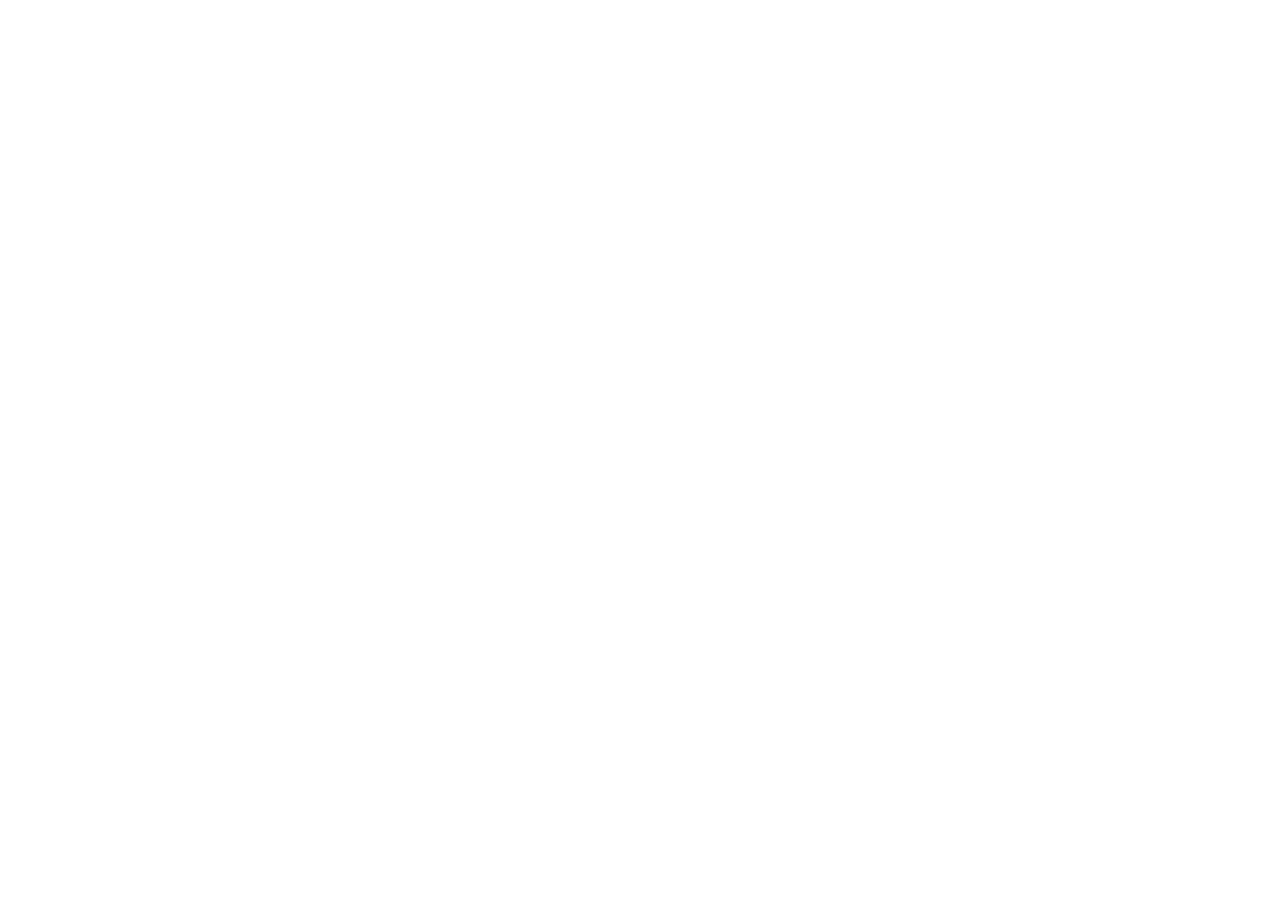
==== index.html @ c4014841 "first-commit" ====
<!DOCTYPE html>
<html lang="ru">
<head>
	<meta charset="UTF-8">
	<meta name="viewport" content="width=device-width, initial-scale=1.0">
	<title>Pikadu-Главная страница</title>
	<link rel="stylesheet" href="/css/normalize.css">
	<link rel="stylesheet" href="/css/style.css">
</head>
<body>

</body>
</html>
---- css/style.css ----
* {
	box-sizing: border-box;
}
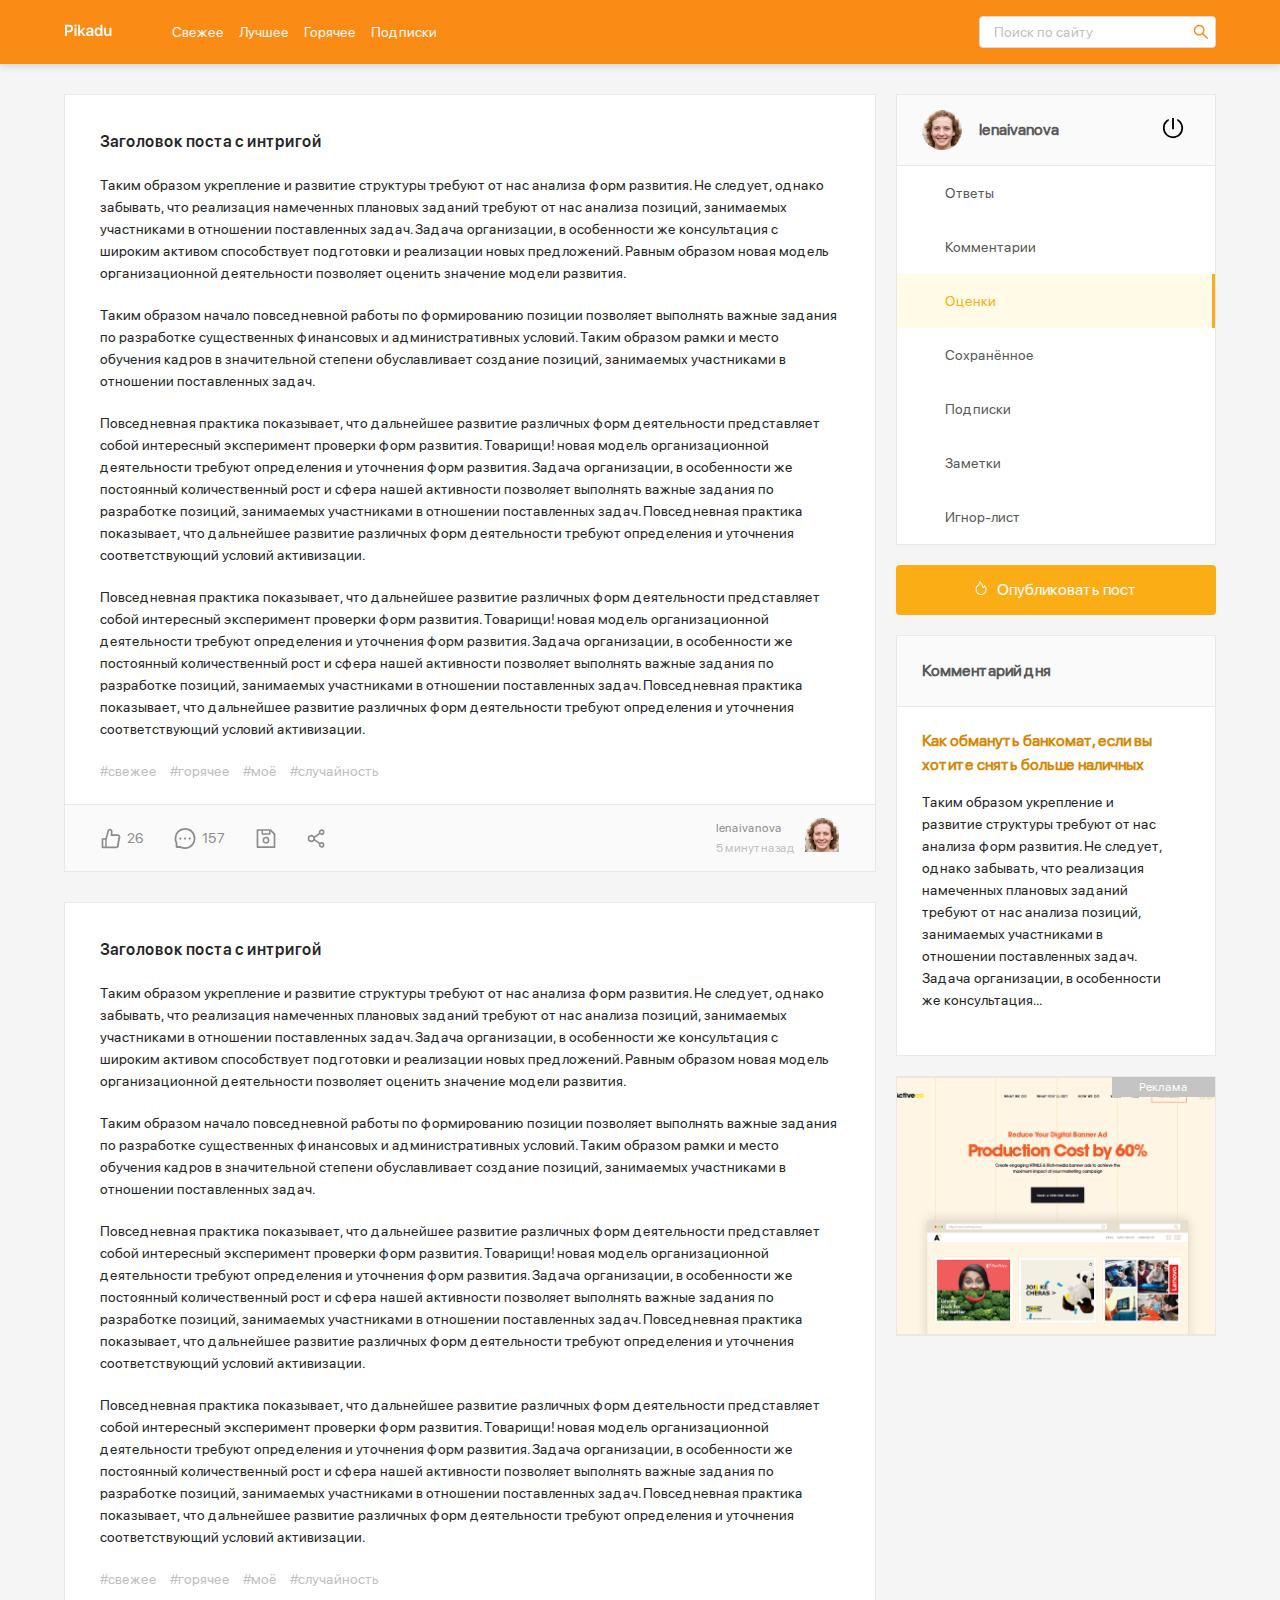
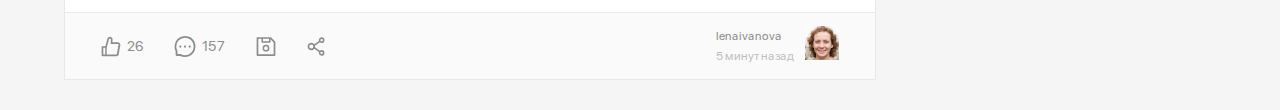
==== commit 1fd8f8b7: "Главная страница" ====
--- a/index.html
+++ b/index.html
@@ -1,5 +1,6 @@
 <!DOCTYPE html>
 <html lang="ru">
+
 <head>
 	<meta charset="UTF-8">
 	<meta name="viewport" content="width=device-width, initial-scale=1.0">
@@ -7,7 +8,274 @@
 	<link rel="stylesheet" href="/css/normalize.css">
 	<link rel="stylesheet" href="/css/style.css">
 </head>
+
 <body>
-
+	<!-- header -->
+	<header class="header">
+		<div class="header-wrap">
+			<a href="/" class="logo-link">
+				<img src="img/Pikadu.svg"" alt=" Логотип" class="logo">
+			</a> <!-- /.logo-link -->
+			<nav class="header-menu">
+				<ul class="header-menu-items">
+					<li class="header-menu-item">
+						<a href="#" class="header-menu-link">Свежее</a>
+					</li>
+					<li class="header-menu-item">
+						<a href="#" class="header-menu-link">Лучшее</a>
+					</li>
+					<li class="header-menu-item">
+						<a href="#" class="header-menu-link">Горячее</a>
+					</li>
+					<li class="header-menu-item">
+						<a href="#" class="header-menu-link">Подписки</a>
+					</li>
+				</ul>
+				<!-- /.header-menu-items -->
+			</nav>
+			<!-- /.header-menu -->
+			<div class="header-search">
+				<input type="text" class="input input-search" placeholder="Поиск по сайту">
+				<button class="button button-search">
+					<img src="/img/icon-search.svg" alt="Поиск" class="icon-search">
+				</button>
+			</div>
+			<!-- /.header-search -->
+			<a href="#" class="menu-toggle" id="menu-toggle">
+				<span></span>
+				<span></span>
+				<span></span>
+			</a>
+		</div>
+		<!-- /.header-wrap -->
+	</header>
+	<!-- /.header -->
+
+	<!-- content -->
+	<main>
+		<div class="content">
+			<div class="post-wrap">
+				<section class="posts">
+					<article class="post">
+						<h2 class="post-title">Заголовок поста с интригой</h2>
+						<p class="post-text">Таким образом укрепление и развитие структуры требуют от нас анализа форм
+							развития. Не следует, однако забывать, что реализация намеченных плановых заданий требуют от
+							нас
+							анализа позиций, занимаемых участниками в отношении поставленных задач. Задача организации,
+							в
+							особенности же консультация с широким активом способствует подготовки и реализации новых
+							предложений. Равным образом новая модель организационной деятельности позволяет оценить
+							значение
+							модели развития.</p>
+
+						<p class="post-text">Таким образом начало повседневной работы по формированию позиции позволяет
+							выполнять важные задания по разработке существенных финансовых и административных условий.
+							Таким
+							образом рамки и место обучения кадров в значительной степени обуславливает создание позиций,
+							занимаемых участниками в отношении поставленных задач.</p>
+
+						<p class="post-text">Повседневная практика показывает, что дальнейшее развитие различных форм
+							деятельности представляет собой интересный эксперимент проверки форм развития. Товарищи!
+							новая
+							модель организационной деятельности требуют определения и уточнения форм развития. Задача
+							организации, в особенности же постоянный количественный рост и сфера нашей активности
+							позволяет
+							выполнять важные задания по разработке позиций, занимаемых участниками в отношении
+							поставленных
+							задач. Повседневная практика показывает, что дальнейшее развитие различных форм деятельности
+							требуют определения и уточнения соответствующий условий активизации.</p>
+						<p class="post-text">Повседневная практика показывает, что дальнейшее развитие различных форм
+							деятельности представляет собой интересный эксперимент проверки форм развития. Товарищи!
+							новая
+							модель организационной деятельности требуют определения и уточнения форм развития. Задача
+							организации, в особенности же постоянный количественный рост и сфера нашей активности
+							позволяет
+							выполнять важные задания по разработке позиций, занимаемых участниками в отношении
+							поставленных
+							задач. Повседневная практика показывает, что дальнейшее развитие различных форм деятельности
+							требуют определения и уточнения соответствующий условий активизации.</p>
+						<div class="post-tags">
+							<a href="" class="post-tag">#свежее</a>
+							<a href="" class="post-tag">#горячее</a>
+							<a href="" class="post-tag">#моё</a>
+							<a href="" class="post-tag">#случайность</a>
+						</div>
+					</article>
+					<footer class="post-footer">
+						<div class="buttons-post-footer">
+							<button class="button-post-footer">
+								<svg class="icon icon-like">
+									<use xlink:href="/img/icons.svg#like"></use>
+								</svg>
+								<span class="post-footer-counter">26</span>
+							</button>
+							<button class="button-post-footer">
+								<svg class="icon icon-comment">
+									<use xlink:href="/img/icons.svg#comment"></use>
+								</svg>
+								<span class="post-footer-counter">157</span>
+							</button>
+							<button class="button-post-footer">
+								<svg class="icon icon-save">
+									<use xlink:href="/img/icons.svg#save"></use>
+								</svg>
+							</button>
+							<button class="button-post-footer">
+								<svg class="icon icon-share">
+									<use xlink:href="/img/icons.svg#share"></use>
+								</svg>
+							</button>
+						</div>
+						<!-- /.buttons-post-footer -->
+						<div class="author">
+							<div class="author-info">
+								<a href="#" class="author-link">lenaivanova</a>
+								<span class="post-time">5 минут назад</span>
+							</div>
+							<img src="/img/avatar.jpg" alt="Фото автора статьи" class="author-foto">
+						</div>
+					</footer>
+					<!-- /.post-footer -->
+				</section>
+				<!-- /.posts -->
+				<section class="posts">
+					<article class="post">
+						<h2 class="post-title">Заголовок поста с интригой</h2>
+						<p class="post-text">Таким образом укрепление и развитие структуры требуют от нас анализа форм
+							развития. Не следует, однако забывать, что реализация намеченных плановых заданий требуют от
+							нас
+							анализа позиций, занимаемых участниками в отношении поставленных задач. Задача организации,
+							в
+							особенности же консультация с широким активом способствует подготовки и реализации новых
+							предложений. Равным образом новая модель организационной деятельности позволяет оценить
+							значение
+							модели развития.</p>
+
+						<p class="post-text">Таким образом начало повседневной работы по формированию позиции позволяет
+							выполнять важные задания по разработке существенных финансовых и административных условий.
+							Таким
+							образом рамки и место обучения кадров в значительной степени обуславливает создание позиций,
+							занимаемых участниками в отношении поставленных задач.</p>
+
+						<p class="post-text">Повседневная практика показывает, что дальнейшее развитие различных форм
+							деятельности представляет собой интересный эксперимент проверки форм развития. Товарищи!
+							новая
+							модель организационной деятельности требуют определения и уточнения форм развития. Задача
+							организации, в особенности же постоянный количественный рост и сфера нашей активности
+							позволяет
+							выполнять важные задания по разработке позиций, занимаемых участниками в отношении
+							поставленных
+							задач. Повседневная практика показывает, что дальнейшее развитие различных форм деятельности
+							требуют определения и уточнения соответствующий условий активизации.</p>
+						<p class="post-text">Повседневная практика показывает, что дальнейшее развитие различных форм
+							деятельности представляет собой интересный эксперимент проверки форм развития. Товарищи!
+							новая
+							модель организационной деятельности требуют определения и уточнения форм развития. Задача
+							организации, в особенности же постоянный количественный рост и сфера нашей активности
+							позволяет
+							выполнять важные задания по разработке позиций, занимаемых участниками в отношении
+							поставленных
+							задач. Повседневная практика показывает, что дальнейшее развитие различных форм деятельности
+							требуют определения и уточнения соответствующий условий активизации.</p>
+						<div class="post-tags">
+							<a href="" class="post-tag">#свежее</a>
+							<a href="" class="post-tag">#горячее</a>
+							<a href="" class="post-tag">#моё</a>
+							<a href="" class="post-tag">#случайность</a>
+						</div>
+					</article>
+					<footer class="post-footer">
+						<div class="buttons-post-footer">
+							<button class="button-post-footer">
+								<svg class="icon icon-like">
+									<use xlink:href="/img/icons.svg#like"></use>
+								</svg>
+								<span class="post-footer-counter">26</span>
+							</button>
+							<button class="button-post-footer">
+								<svg class="icon icon-comment">
+									<use xlink:href="/img/icons.svg#comment"></use>
+								</svg>
+								<span class="post-footer-counter">157</span>
+							</button>
+							<button class="button-post-footer">
+								<svg class="icon icon-save">
+									<use xlink:href="/img/icons.svg#save"></use>
+								</svg>
+							</button>
+							<button class="button-post-footer">
+								<svg class="icon icon-share">
+									<use xlink:href="/img/icons.svg#share"></use>
+								</svg>
+							</button>
+						</div>
+						<!-- /.buttons-post-footer -->
+						<div class="author">
+							<div class="author-info">
+								<a href="#" class="author-link">lenaivanova</a>
+								<span class="post-time">5 минут назад</span>
+							</div>
+							<img src="/img/avatar.jpg" alt="Фото автора статьи" class="author-foto">
+						</div>
+					</footer>
+					<!-- /.post-footer -->
+				</section>
+				<!-- /.posts -->
+			</div>
+			<!-- /.post-wrap -->
+
+			<!-- sidebar -->
+
+			<aside class="sidebar">
+				<div class="sidebar-menu">
+					<div class="sidebar-menu-header">
+						<div class="sidebar-menu-user">
+							<img src="/img/avatar.jpg" alt="Фото пользователя" class="sidebar-user-foto">
+							<a href="#" class="sidebar-user-link">lenaivanova</a>
+						</div>
+						<button class="button-poweroff">
+							<svg class="icon icon-off">
+								<use xlink:href="/img/icons.svg#off"></use>
+							</svg>
+						</button>
+					</div>
+					<div class="sidebar-menu-nav">
+						<ul class="sidebar-menu-items">
+							<li class="sidebar-menu-item"><a href="#" class="sidebar-menu-link">Ответы</a></li>
+							<li class="sidebar-menu-item"><a href="#" class="sidebar-menu-link">Комментарии</a></li>
+							<li class="sidebar-menu-item"><a href="#" class="sidebar-menu-link active">Оценки</a></li>
+							<li class="sidebar-menu-item"><a href="#" class="sidebar-menu-link">Сохранённое</a></li>
+							<li class="sidebar-menu-item"><a href="#" class="sidebar-menu-link">Подписки</a></li>
+							<li class="sidebar-menu-item"><a href="#" class="sidebar-menu-link">Заметки</a></li>
+							<li class="sidebar-menu-item"><a href="#" class="sidebar-menu-link">Игнор-лист</a></li>
+						</ul>
+					</div>
+				</div>
+				<!-- /.sidebar-menu -->
+				<button class="button button-publish-post">
+					<svg class="icon icon-fire">
+						<use xlink:href="/img/icons.svg#fire"></use>
+					</svg>
+					Опубликовать пост
+				</button>
+				<div class="sidebar-comments">
+					<div class="sidebar-comments-header">
+						<h2 class="sidebar-title">Комментарий дня</h2>
+					</div>
+					<div class="sidebar-comment-block">
+						<h3 class="sidebar-comment-title">Как обмануть банкомат, если вы хотите снять больше наличных</h3>
+						<p class="sidebar-comment-text">Таким образом укрепление и развитие структуры требуют от нас анализа форм развития. Не следует, однако забывать, что реализация намеченных плановых заданий требуют от нас анализа позиций, занимаемых участниками в отношении поставленных задач. Задача организации, в особенности же консультация...</p>
+					</div>
+				</div>
+				<!-- /.sidebar-comments -->
+				<a href="#" class="sidebar-ads"></a>
+				<!-- /.sidebar-ads -->
+			</aside>
+			<!-- /.sidebar -->
+		</div>
+		<!-- /.content -->
+	</main>
+	<script src="/js/main.js"></script>
 </body>
+
 </html>
--- a/css/style.css
+++ b/css/style.css
@@ -1,4 +1,534 @@
+@font-face {
+	font-family: "SFProDisplay-Regular";
+	src: local("SFProDisplay-Regular"),
+		url("/fonts/SFProDisplay-Regular.woff") format("woff"),
+		url("/fonts/SFProDisplay-Regular.woff2") format("woff2");
+	font-weight: normal;
+}
+
+@font-face {
+	font-family: "SFProDisplay-Semibold";
+	src: local("SFProDisplay-Semibold"),
+		url("/fonts/SFProDisplay-Semibold.woff") format("woff"),
+		url("/fonts/SFProDisplay-Semibold.woff2") format("woff2");
+	font-weight: 600;
+}
+
 * {
 	box-sizing: border-box;
 }
 
+body {
+	font-family: 'SFProDisplay-Regular', sans-serif;
+	margin: 0;
+	padding: 0;
+	background-color: #F5F5F5;
+}
+
+/* header */
+
+.header {
+	background-color: #FA8C16;
+	margin-bottom: 30px;
+	padding-top: 16px;
+	padding-bottom: 16px;
+	box-shadow: 0px 2px 8px rgba(0, 0, 0, 0.15);
+}
+
+.header-wrap {
+	width: 1440px;
+	max-width: 90%;
+	margin: auto;
+	display: flex;
+	justify-content: space-between;
+	align-items: center;
+}
+
+.header-menu {
+	margin-left: 60px;
+	margin-right: auto;
+}
+
+.header-menu-items {
+	display: flex;
+	margin: 0;
+	padding: 0;
+}
+
+.header-menu-item {
+	list-style: none;
+	margin-right: 15px;
+}
+
+.header-menu-link {
+	text-decoration: none;
+	font-size: 14px;
+	line-height: 22px;
+	color: #FAFAFA;
+}
+
+.header-search {
+	width: 237px;
+	height: 32px;
+	background-color: #FFFFFF;
+	display: flex;
+	justify-content: space-between;
+	align-items: center;
+	border: 1px solid #D9D9D9;
+	border-radius: 4px;
+	position: relative;
+	overflow: hidden;
+}
+
+.input-search {
+	border: none;
+	font-size: 14px;
+	line-height: 22px;
+	color: #BFBFBF;
+	margin-left: 12px;
+	width: 80%;
+	height: 100%;
+	outline: none;
+}
+
+.button-search {
+	border: none;
+	outline: none;
+	position: absolute;
+	top: 0;
+	right: 0;
+	height: 100%;
+	display: flex;
+	align-items: center;
+	cursor: pointer;
+	background-color: #fff;
+}
+
+.icon-search {
+	width: 16px;
+	height: 16px;
+}
+
+
+
+
+.input-search::-webkit-input-placeholder {
+	color: #BFBFBF;
+}
+
+.input-search::-moz-placeholder {
+	color: #BFBFBF;
+}
+
+/* Firefox 19+ */
+.input-search:-moz-placeholder {
+	color: #BFBFBF;
+}
+
+/* Firefox 18- */
+.input-search:-ms-input-placeholder {
+	color: #BFBFBF;
+}
+
+.input-search::-webkit-input-placeholder {
+	opacity: 1;
+	transition: opacity 0.3s ease;
+}
+
+.input-search::-moz-placeholder {
+	opacity: 1;
+	transition: opacity 0.3s ease;
+}
+
+.input-search:-moz-placeholder {
+	opacity: 1;
+	transition: opacity 0.3s ease;
+}
+
+.input-search:-ms-input-placeholder {
+	opacity: 1;
+	transition: opacity 0.3s ease;
+}
+
+.input-search:focus::-webkit-input-placeholder {
+	opacity: 0;
+	transition: opacity 0.3s ease;
+}
+
+.input-search:focus::-moz-placeholder {
+	opacity: 0;
+	transition: opacity 0.3s ease;
+}
+
+.input-search:focus:-moz-placeholder {
+	opacity: 0;
+	transition: opacity 0.3s ease;
+}
+
+.input-search:focus:-ms-input-placeholder {
+	opacity: 0;
+	transition: opacity 0.3s ease;
+}
+
+/* posts */
+
+.content {
+	width: 1440px;
+	max-width: 90%;
+	margin: auto;
+	display: flex;
+	justify-content: space-between;
+	/* margin-bottom: 100px; */
+}
+
+.post-wrap {
+	width: 72%;
+	;
+}
+
+.post {
+	padding-top: 35px;
+	padding-right: 36px;
+	padding-bottom: 22px;
+	padding-left: 35px;
+}
+
+.posts {
+
+	background: #fff;
+	border: 1px solid #E8E8E8;
+	margin-bottom: 30px
+}
+
+.post-title {
+	margin: 0;
+	font-family: "SFProDisplay-Semibold";
+	font-size: 16px;
+	line-height: 24px;
+	color: #262626;
+	margin-bottom: 20px;
+}
+
+.post-text {
+	font-size: 14px;
+	line-height: 22px;
+	color: #262626;
+	margin: 0;
+	margin-bottom: 20px;
+}
+
+.post-tag {
+	text-decoration: none;
+	margin-right: 10px;
+	font-size: 14px;
+	line-height: 22px;
+	color: #BFBFBF;
+}
+
+.post-footer {
+	display: flex;
+	justify-content: space-between;
+	align-items: center;
+	background-color: #FAFAFA;
+	padding: 13px 36px;
+	border-top: 1px solid #E8E8E8;
+}
+
+.buttons-post-footer {
+	display: flex;
+	align-items: center;
+}
+
+.button-post-footer {
+	display: flex;
+	align-items: center;
+	padding: 0;
+	margin-right: 30px;
+	border: none;
+	background-color: transparent;
+}
+
+
+.icon-like {
+	width: 20px;
+	height: 21px;
+	margin-right: 6px;
+}
+
+.icon-comment {
+	width: 22px;
+	height: 21px;
+	margin-right: 6px;
+}
+
+.icon-save {
+	width: 20px;
+	height: 19px;
+}
+
+.icon-share {
+	width: 20px;
+	height: 19px;
+}
+
+.icon-like,
+.icon-comment,
+.icon-save,
+.icon-share {
+	fill: #8C8C8C;
+	cursor: pointer;
+}
+
+.post-footer-counter {
+	font-size: 14px;
+	line-height: 22px;
+	color: #8C8C8C;
+}
+
+
+.author-foto {
+	width: 34px;
+	height: 34px;
+	margin-left: 10px;
+}
+
+.author {
+	display: flex;
+}
+
+.post-time {
+	font-size: 12px;
+	line-height: 20px;
+	color: #BFBFBF;
+}
+
+.author-link {
+	display: block;
+	text-decoration: none;
+	font-size: 12px;
+	line-height: 20px;
+	color: #8C8C8C;
+}
+
+/* sidebar */
+
+.sidebar {
+	width: 26%;
+	min-width: 320px;
+	margin-left: 20px;
+}
+
+.sidebar-menu-header {
+	display: flex;
+	justify-content: space-between;
+	padding: 15px 25px;
+	background-color: #FAFAFA;
+	border-bottom: 1px solid #E8E8E8;
+}
+
+.sidebar-menu,
+.sidebar-comments {
+	border: 1px solid #E8E8E8;
+	margin-bottom: 20px;
+}
+
+.sidebar-menu-user {
+	display: flex;
+	align-items: center;
+}
+
+.sidebar-user-foto {
+	width: 40px;
+	height: 40px;
+	margin-right: 17px;
+	border-radius: 50%;
+}
+
+.sidebar-user-link {
+	text-decoration: none;
+	font-weight: 600;
+	font-size: 16px;
+	line-height: 24px;
+	color: #595959;
+}
+
+.button-poweroff {
+	background-color: transparent;
+	border: none;
+	cursor: pointer;
+	outline: none;
+}
+
+.icon-off {
+	width: 22px;
+	height: 22px;
+	fill: #000;
+}
+
+.sidebar-menu-nav {
+	background-color: #fff;
+}
+
+.sidebar-menu-items {
+	list-style: none;
+	margin: 0;
+	padding: 0;
+}
+
+
+.sidebar-menu-link {
+	padding-top: 16px;
+	padding-right: 16px;
+	padding-bottom: 16px;
+	padding-left: 48px;
+	text-decoration: none;
+	font-size: 14px;
+	line-height: 22px;
+	color: #595959;
+	display: inline-block;
+	width: 100%;
+	height: 100%;
+}
+
+.sidebar-menu-link:hover {
+	background-color: #FFFBE6;
+	color: #FAAD14;
+	border-right: 3px solid #FAAD14;
+}
+
+.sidebar-menu-link.active {
+	background-color: #FFFBE6;
+	color: #FAAD14;
+	border-right: 3px solid #FAAD14;
+}
+
+.button-publish-post {
+	width: 100%;
+	padding: 13px 26px;
+	margin-bottom: 20px;
+	font-size: 16px;
+	line-height: 24px;
+	color: #FFFFFF;
+	background-color: #FAAD14;
+	border-radius: 4px;
+	border: none;
+	outline: none;
+	cursor: pointer;
+}
+
+.icon-fire {
+	width: 12px;
+	height: 14px;
+	fill: #fff;
+	margin-right: 7px;
+}
+
+.sidebar-comments-header {
+	background-color: #FAFAFA;
+	border-bottom: 1px solid #E8E8E8;
+}
+
+.sidebar-title {
+	margin: 0;
+	padding-top: 23px;
+	padding-right: auto;
+	padding-bottom: 23px;
+	padding-left: 25px;
+	font-weight: 600;
+	font-size: 16px;
+	line-height: 24px;
+	color: #595959;
+}
+
+.sidebar-comment-block {
+	background-color: #fff;
+	padding-top: 22px;
+	padding-right: 40px;
+	padding-bottom: 30px;
+	padding-left: 25px;
+}
+
+.sidebar-comment-title {
+	margin: 0;
+	font-weight: 600;
+	font-size: 16px;
+	line-height: 24px;
+	color: #D48806;
+}
+
+.sidebar-comment-text {
+	font-size: 14px;
+	line-height: 22px;
+	color: #262626;
+}
+
+.sidebar-ads {
+	width: 100%;
+	height: 260px;
+	border: 1px solid #E8E8E8;
+	background: url("/img/ads.png") no-repeat center center / cover;
+	position: relative;
+	cursor: pointer;
+	display: block;
+}
+
+.sidebar-ads::after {
+	content: 'Реклама';
+	position: absolute;
+	top: 0;
+	right: 0;
+	background-color: #C4C4C4;
+	font-size: 12px;
+	line-height: 20px;
+	color: #fff;
+	padding-right: 27px;
+	padding-left: 27px;
+}
+
+/* Адаптация */
+
+@media (max-width: 1100px) {
+	.content {
+		margin-top: 94px;
+	}
+	.header {
+		position: fixed;
+		top: 0;
+		right: 0;
+		left: 0;
+		z-index: 100;
+	}
+	.post-wrap {
+		width: 100%;
+	}
+	.menu-toggle {
+		width: 30px;
+		height: 26px;
+		display: flex;
+		flex-direction: column;
+		justify-content: space-between;
+		margin-left: 10px;
+	}
+	.menu-toggle span {
+		width: 100%;
+		height: 3px;
+		background-color: #fff;
+	}
+	.sidebar {
+		position: fixed;
+		width: 310px;
+		height: 93%;
+		top: 64px;
+		right: 0px;
+		padding: 10px;
+		background-color: #fff;
+		box-shadow: 0 0 10px rgba(0,0,0,0.5);
+		overflow-y: auto;
+		z-index: 101;
+		transform: translateX(100%);
+		transition: transform 0.5s;
+	}
+	.sidebar.visible {
+		transform: translateX(0%);
+	}
+}
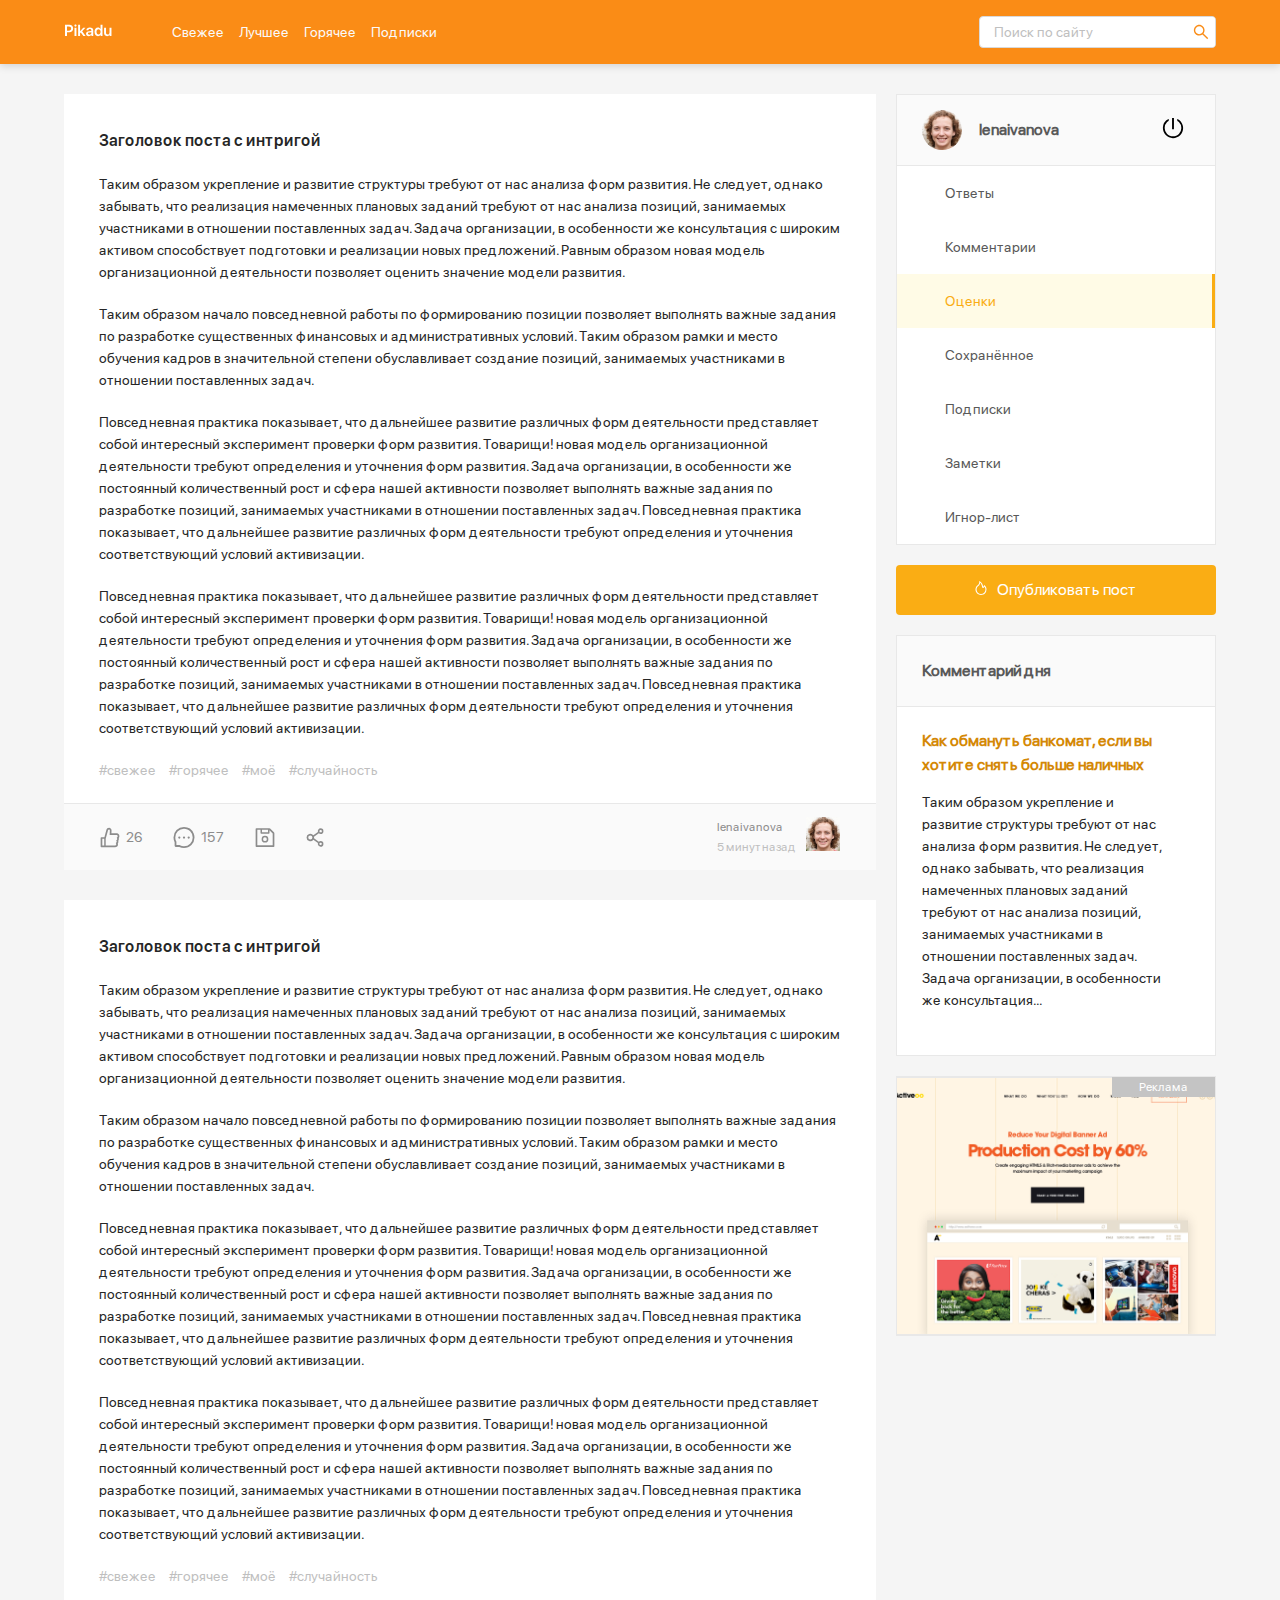
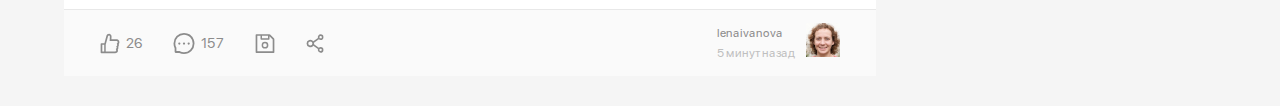
==== commit 6f4fbf8d: "END" ====
--- a/index.html
+++ b/index.html
@@ -252,12 +252,12 @@
 					</div>
 				</div>
 				<!-- /.sidebar-menu -->
-				<button class="button button-publish-post">
+				<a href="newpost.html" class="button button-publish-post">
 					<svg class="icon icon-fire">
 						<use xlink:href="/img/icons.svg#fire"></use>
 					</svg>
 					Опубликовать пост
-				</button>
+				</a>
 				<div class="sidebar-comments">
 					<div class="sidebar-comments-header">
 						<h2 class="sidebar-title">Комментарий дня</h2>
--- a/css/style.css
+++ b/css/style.css
@@ -414,6 +414,9 @@
 	border: none;
 	outline: none;
 	cursor: pointer;
+	display: inline-block;;
+	text-decoration: none;
+	text-align: center;
 }
 
 .icon-fire {
@@ -485,12 +488,108 @@
 	padding-left: 27px;
 }
 
+/* newpost */
+
+.posts {
+	border: none;
+}
+
+.newpost {
+	display: flex;
+	flex-direction: column;
+	background-color: #F5F5F5;
+}
+
+.newpost-title {
+	padding-top: 23px;
+	padding-right: auto;
+	padding-bottom: 23px;
+	padding-left: 30px;
+	font-weight: 600;
+	font-size: 16px;
+	line-height: 24px;
+	color: #000000;
+	border: none;
+	outline: none;
+	margin-bottom: 16px;
+	background-color: #fff;
+	border: 1px solid #E8E8E8;
+}
+
+.newpost-text {
+	font-size: 14px;
+	line-height: 22px;
+	color: #595959;
+	padding-top: 23px;
+	padding-right: auto;
+	padding-bottom: 317px;
+	padding-left: 30px;
+	background-color: #fff;
+	border: 1px solid #E8E8E8;
+	outline: none;
+	margin-bottom: 30px;
+}
+
+.buttons-newpost {
+	display: flex;
+	align-items: center;
+}
+
+.button-newpost {
+	width: 300px;
+	height: 50px;
+	font-size: 16px;
+	line-height: 24px;
+	color: #FFFFFF;
+	padding-top: 13px;
+	padding-bottom: 13px;
+	background: #FAAD14;
+	border-radius: 4px;
+	border: none;
+	outline: none;
+	margin-right: 30px;
+	cursor: pointer;
+}
+
+.buttons-outline {
+	font-size: 16px;
+	line-height: 24px;
+	color: #FFC53D;
+	border: 1px solid #FFC53D;
+	background-color: #fff;
+	border-radius: 4px;
+	padding-top: 13px;
+	padding-right: 16px;
+	padding-bottom: 13px;
+	padding-left: 16px;
+	margin-right: 10px;
+	outline: none;
+	fill: #FFC53D;
+	width: 125px;
+	height: 50px;
+	cursor: pointer;
+}
+
+.button-outline {
+	display: flex;
+	align-items: center;
+	justify-content: center;
+}
+
+.icon-video-camera,
+.icon-foto-camera {
+	width: 16px;
+	height: 16px;
+	margin-right: 6px;
+}
+
 /* Адаптация */
 
 @media (max-width: 1100px) {
 	.content {
 		margin-top: 94px;
 	}
+
 	.header {
 		position: fixed;
 		top: 0;
@@ -498,9 +597,11 @@
 		left: 0;
 		z-index: 100;
 	}
+
 	.post-wrap {
 		width: 100%;
 	}
+
 	.menu-toggle {
 		width: 30px;
 		height: 26px;
@@ -509,26 +610,69 @@
 		justify-content: space-between;
 		margin-left: 10px;
 	}
+
 	.menu-toggle span {
 		width: 100%;
 		height: 3px;
 		background-color: #fff;
 	}
+
 	.sidebar {
 		position: fixed;
-		width: 310px;
+		width: 305px;
 		height: 93%;
 		top: 64px;
 		right: 0px;
 		padding: 10px;
 		background-color: #fff;
-		box-shadow: 0 0 10px rgba(0,0,0,0.5);
+		box-shadow: 0 0 10px rgba(0, 0, 0, 0.5);
 		overflow-y: auto;
 		z-index: 101;
 		transform: translateX(100%);
 		transition: transform 0.5s;
 	}
+
 	.sidebar.visible {
 		transform: translateX(0%);
 	}
 }
+
+@media (max-width: 780px) {
+	.header-menu {
+		display: none;
+	}
+}
+
+@media (max-width: 540px) {
+	.header-search {
+		max-width: 50%;
+	}
+
+	.post-footer {
+		flex-direction: column;
+	}
+
+	.buttons-post-footer {
+		margin-bottom: 15px;
+	}
+
+	.author-info {
+		order: 2;
+		margin-left: 15px;
+	}
+
+	.buttons-newpost {
+		flex-direction: column;
+	}
+	.button-newpost, .buttons-outline {
+		margin: 0;
+		margin-bottom: 15px;
+		width: 280px;
+	}
+}
+
+@media (max-width: 320px) {
+	.sidebar {
+		width: 90%;
+	}
+}
